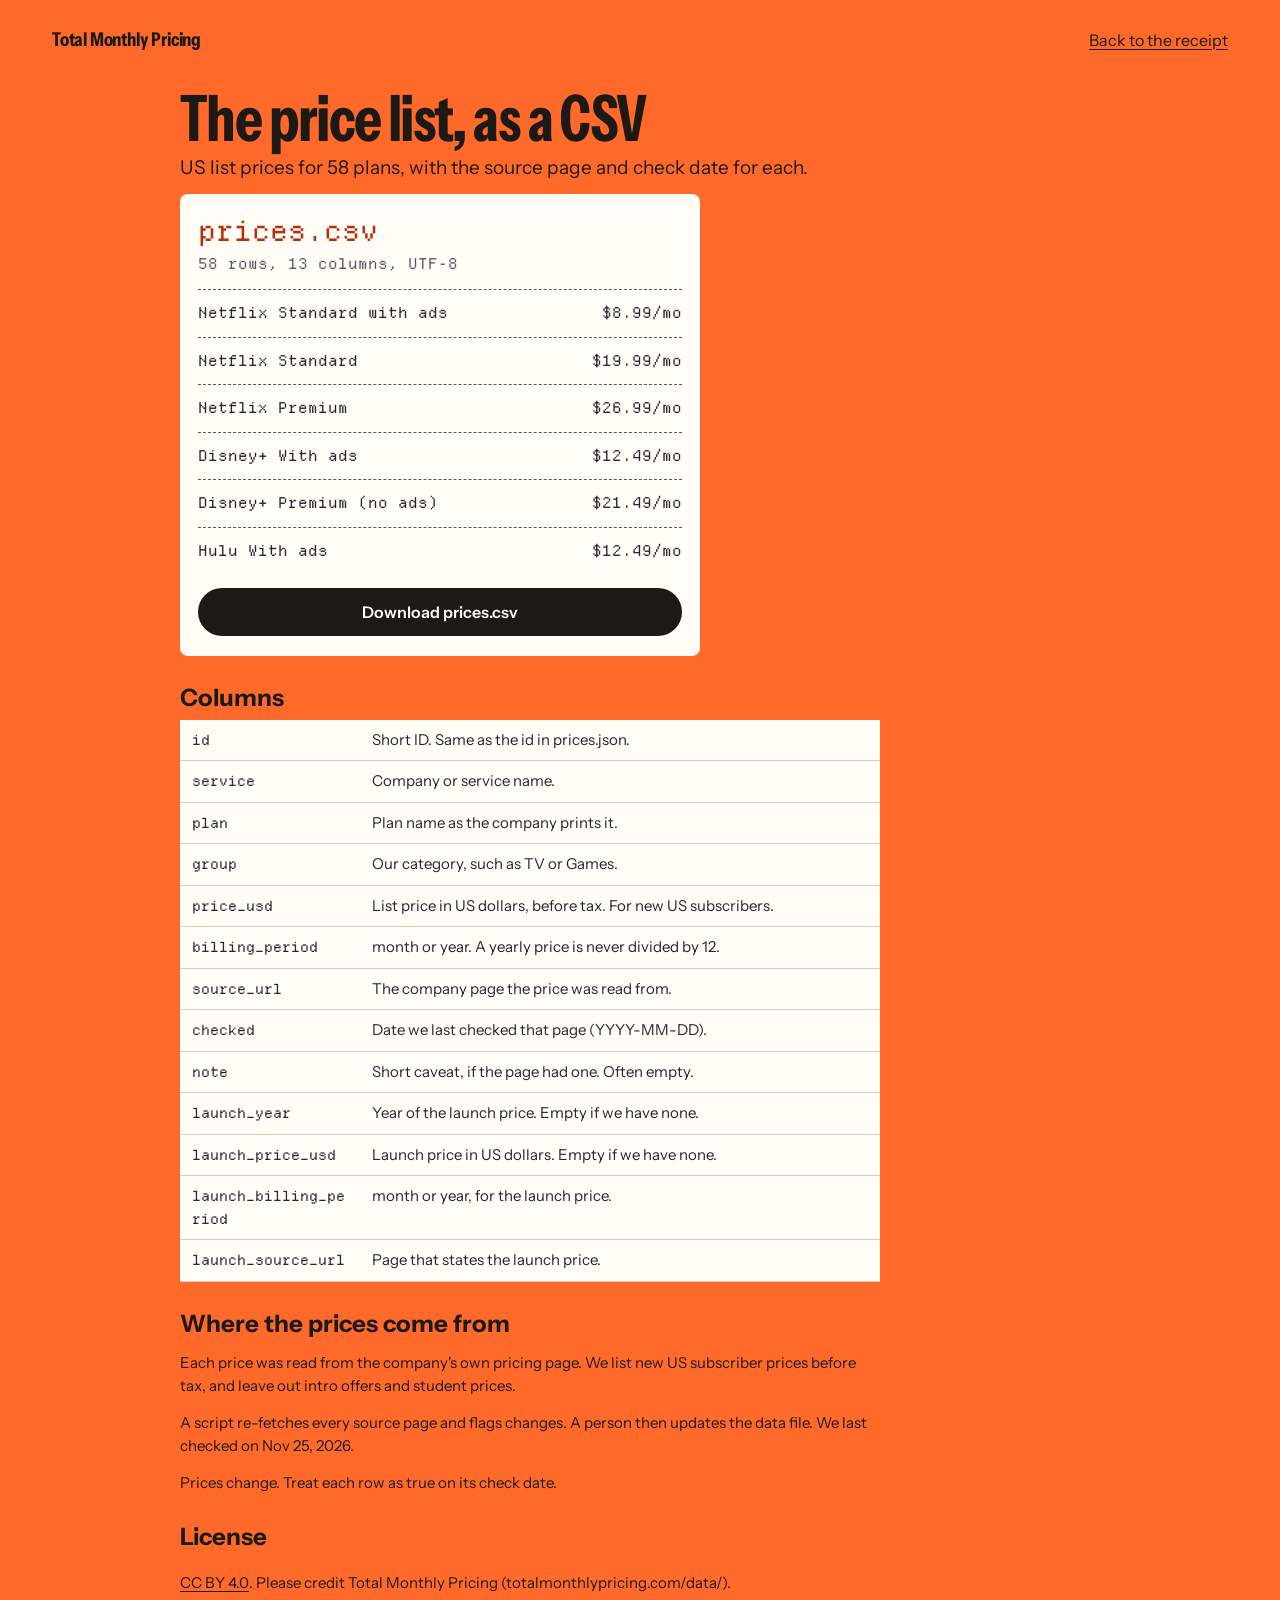
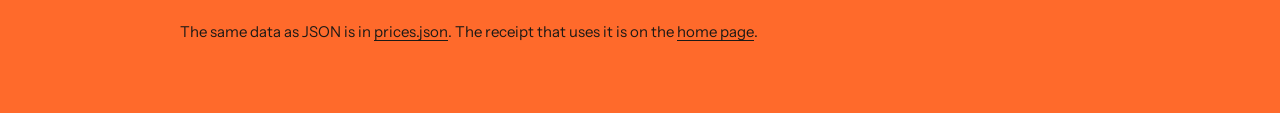
==== docs/data/index.html @ 17796d80 "Add /data/: prices.csv, README page, Dataset JSON-LD, CC BY 4.0, indexed and in sitemap" ====
<!doctype html>
<html lang="en">
<head>
<meta charset="utf-8">
<meta name="viewport" content="width=device-width, initial-scale=1">
<link rel="canonical" href="https://totalmonthlypricing.com/data/">
<meta property="og:url" content="https://totalmonthlypricing.com/data/">
<title>Subscription price data (CSV) | Total Monthly Pricing</title>
<meta name="description" content="US list prices for 58 subscription plans as a CSV. Each row has its source page and check date. CC BY 4.0.">
<meta property="og:title" content="Subscription price data (CSV)">
<meta property="og:description" content="US list prices for 58 subscription plans. Each row has its source page and check date.">
<meta property="og:image" content="https://totalmonthlypricing.com/og.jpg">
<meta property="og:image:width" content="1200">
<meta property="og:image:height" content="630">
<meta property="og:type" content="website">
<script type="application/ld+json">{"@context":"https://schema.org","@type":"Dataset","name":"US list prices for 58 subscription plans","description":"List prices in US dollars for 58 subscription plans in 8 categories. Each row has the price, whether it bills monthly or yearly, the company page it came from, and the date we checked it. 8 rows also have a sourced launch price.","url":"https://totalmonthlypricing.com/data/","sameAs":"https://totalmonthlypricing.com/","license":"https://creativecommons.org/licenses/by/4.0/","isAccessibleForFree":true,"inLanguage":"en","creator":{"@type":"Organization","name":"Total Monthly Pricing","url":"https://totalmonthlypricing.com/"},"keywords":["subscription prices","streaming prices","list prices","price history","USD"],"dateModified":"2026-11-25","temporalCoverage":"2026-11-25","spatialCoverage":"United States","measurementTechnique":"Each price is read from the company's own pricing page. A script re-fetches every source page and flags changes; a person updates the data file.","variableMeasured":[{"@type":"PropertyValue","name":"id","description":"Short ID. Same as the id in prices.json."},{"@type":"PropertyValue","name":"service","description":"Company or service name."},{"@type":"PropertyValue","name":"plan","description":"Plan name as the company prints it."},{"@type":"PropertyValue","name":"group","description":"Our category, such as TV or Games."},{"@type":"PropertyValue","name":"price_usd","description":"List price in US dollars, before tax. For new US subscribers."},{"@type":"PropertyValue","name":"billing_period","description":"month or year. A yearly price is never divided by 12."},{"@type":"PropertyValue","name":"source_url","description":"The company page the price was read from."},{"@type":"PropertyValue","name":"checked","description":"Date we last checked that page (YYYY-MM-DD)."},{"@type":"PropertyValue","name":"note","description":"Short caveat, if the page had one. Often empty."},{"@type":"PropertyValue","name":"launch_year","description":"Year of the launch price. Empty if we have none."},{"@type":"PropertyValue","name":"launch_price_usd","description":"Launch price in US dollars. Empty if we have none."},{"@type":"PropertyValue","name":"launch_billing_period","description":"month or year, for the launch price."},{"@type":"PropertyValue","name":"launch_source_url","description":"Page that states the launch price."}],"distribution":[{"@type":"DataDownload","encodingFormat":"text/csv","contentUrl":"https://totalmonthlypricing.com/data/prices.csv","name":"prices.csv"},{"@type":"DataDownload","encodingFormat":"application/json","contentUrl":"https://totalmonthlypricing.com/data/prices.json","name":"prices.json"}]}</script>
<link rel="preload" href="../fonts/instrument.woff2" as="font" type="font/woff2" crossorigin>
<link rel="preload" href="../fonts/departure.woff2" as="font" type="font/woff2" crossorigin>
<link rel="stylesheet" href="../style.css">
<link rel="icon" href="data:image/svg+xml,%3Csvg xmlns='http://www.w3.org/2000/svg' viewBox='0 0 16 16'%3E%3Crect x='3' y='1' width='10' height='14' fill='%23fffdf6'/%3E%3Cpath d='M5 5h6M5 8h6M5 11h4' stroke='%23222' /%3E%3C/svg%3E">
</head>
<body class="data-page">
<header class="bar"><a class="mark" href="../">Total Monthly Pricing</a><nav aria-label="Page"><a href="../">Back to the receipt</a></nav></header>
<main class="hist">
  <h1>The price list, as a CSV</h1>
  <p class="dek" id="dp-lead">US list prices for 58 plans, with the source page and check date for each.</p>
  <section class="dl-card" aria-label="Download">
   <p class="dl-name">prices.csv</p>
   <p class="dl-meta">58 rows, 13 columns, UTF-8</p>
   <ul class="dl-prev">
   <li><span>Netflix Standard with ads</span><span>$8.99/mo</span></li>
   <li><span>Netflix Standard</span><span>$19.99/mo</span></li>
   <li><span>Netflix Premium</span><span>$26.99/mo</span></li>
   <li><span>Disney+ With ads</span><span>$12.49/mo</span></li>
   <li><span>Disney+ Premium (no ads)</span><span>$21.49/mo</span></li>
   <li><span>Hulu With ads</span><span>$12.49/mo</span></li>
   </ul>
   <p class="dl-go"><a class="btn dl-btn" href="prices.csv" download>Download prices.csv</a></p>
  </section>
  <h2>Columns</h2>
  <table class="col-table">
    <tbody>
      <tr><th scope="row"><code>id</code></th><td>Short ID. Same as the id in prices.json.</td></tr>
      <tr><th scope="row"><code>service</code></th><td>Company or service name.</td></tr>
      <tr><th scope="row"><code>plan</code></th><td>Plan name as the company prints it.</td></tr>
      <tr><th scope="row"><code>group</code></th><td>Our category, such as TV or Games.</td></tr>
      <tr><th scope="row"><code>price_usd</code></th><td>List price in US dollars, before tax. For new US subscribers.</td></tr>
      <tr><th scope="row"><code>billing_period</code></th><td>month or year. A yearly price is never divided by 12.</td></tr>
      <tr><th scope="row"><code>source_url</code></th><td>The company page the price was read from.</td></tr>
      <tr><th scope="row"><code>checked</code></th><td>Date we last checked that page (YYYY-MM-DD).</td></tr>
      <tr><th scope="row"><code>note</code></th><td>Short caveat, if the page had one. Often empty.</td></tr>
      <tr><th scope="row"><code>launch_year</code></th><td>Year of the launch price. Empty if we have none.</td></tr>
      <tr><th scope="row"><code>launch_price_usd</code></th><td>Launch price in US dollars. Empty if we have none.</td></tr>
      <tr><th scope="row"><code>launch_billing_period</code></th><td>month or year, for the launch price.</td></tr>
      <tr><th scope="row"><code>launch_source_url</code></th><td>Page that states the launch price.</td></tr>
    </tbody>
  </table>
  <h2>Where the prices come from</h2>
  <p class="hist-note">Each price was read from the company's own pricing page. We list new US subscriber prices before tax, and leave out intro offers and student prices.</p>
  <p class="hist-note">A script re-fetches every source page and flags changes. A person then updates the data file. We last checked on Nov 25, 2026.</p>
  <p class="hist-note">Prices change. Treat each row as true on its check date.</p>
  <h2>License</h2>
  <p class="hist-note"><a href="https://creativecommons.org/licenses/by/4.0/" rel="license noopener">CC BY 4.0</a>. Please credit Total Monthly Pricing (totalmonthlypricing.com/data/).</p>
  <p class="hist-note">The same data as JSON is in <a href="prices.json">prices.json</a>. The receipt that uses it is on the <a href="../">home page</a>.</p>
</main>
</body>
</html>
---- docs/style.css ----
@font-face { font-family: "Instrument"; src: url(fonts/instrument.woff2) format("woff2"); font-weight: 400 700; font-stretch: 75% 100%; font-display: swap; }
@font-face { font-family: "Departure"; src: url(fonts/departure.woff2) format("woff2"); font-display: swap; }
@font-face { font-family: "Instrument fallback"; src: local("Arial"); size-adjust: 97%; ascent-override: 95%; descent-override: 25%; }
@font-face { font-family: "Departure fallback"; src: local("Courier New"); size-adjust: 92%; ascent-override: 92%; descent-override: 20%; }

:root {
  --orange: #ff6a2b;
  --orange-deep: #e5541a;
  --cream: #fff4e4;
  --paper: #fffdf6;
  --ink: #1d1a16;
  --ink2: #4a4239;
  --thermal: #26252c;
  --thermal2: #57555f;
  --line: #d9cdb9;
  --sans: "Instrument", "Instrument fallback", system-ui, sans-serif;
  --mono: "Departure", "Departure fallback", ui-monospace, monospace;
}
* { box-sizing: border-box; }
html { -webkit-text-size-adjust: 100%; }
body { margin: 0; background: var(--orange); color: var(--ink); font: 400 17px/1.5 var(--sans); }
p, li, dd, td { text-wrap: pretty; }
a { color: inherit; text-underline-offset: 3px; text-decoration-thickness: 1px; }
a:hover { text-decoration-thickness: 2px; }
:focus-visible { outline: 3px solid var(--ink); outline-offset: 2px; }

.bar { display: flex; justify-content: space-between; align-items: center; gap: 16px; padding: 14px 20px; max-width: 1240px; margin: 0 auto; }
.mark { font-weight: 700; font-stretch: 80%; font-size: 19px; text-decoration: none; letter-spacing: -0.01em; padding: 6px 0; }
.bar nav a { padding: 10px 0; font-size: 16px; }
/* At 390, "Since launch" wrapped the header onto two lines and pushed the receipt
   below the 0.35 hero floor. Keep the phone header to one line: that link lives in
   the footer below 900px, and stays in the header from 900px up. */
@media (max-width: 899px) { .bar .nav-launch { display: none; } }
@media (min-width: 900px) { .foot-launch { display: none; } }

.hero { max-width: 1240px; margin: 0 auto; padding: 4px 20px 48px; display: grid; gap: 22px; grid-template-columns: minmax(0, 1fr); grid-template-areas: "intro" "printer" "picker"; }
.intro { grid-area: intro; }
h1 { font-weight: 700; font-stretch: 75%; font-size: clamp(38px, 10vw, 92px); line-height: 0.92; letter-spacing: -0.025em; margin: 0 0 12px; max-width: 12ch; text-wrap: balance; }
.dek { margin: 0; font-size: 19px; line-height: 1.4; max-width: 30em; }

/* ---------- printer + receipt ---------- */
.printer { grid-area: printer; display: flex; flex-direction: column; align-items: center; min-width: 0; }
.receipt {
  flex: none; width: min(calc(100% - 22px), 380px); margin-top: 0; position: relative; z-index: 1;
  background: var(--paper); color: var(--thermal);
  font: 400 15px/1.45 var(--mono); letter-spacing: 0.01em;
  padding: 28px 20px 34px;
  box-shadow: 0 1px 0 rgba(0,0,0,.06), 0 18px 30px -14px rgba(60,20,0,.45);
  -webkit-mask: linear-gradient(#000 0 0) top / 100% calc(100% - 9px) no-repeat, conic-gradient(from -45deg at bottom, #0000, #000 1deg 89deg, #0000 90deg) bottom / 14px 9px repeat-x;
          mask: linear-gradient(#000 0 0) top / 100% calc(100% - 9px) no-repeat, conic-gradient(from -45deg at bottom, #0000, #000 1deg 89deg, #0000 90deg) bottom / 14px 9px repeat-x;
}
/* The receipt is already in the HTML (example basket). Do not clip it on
   first paint: clip-path: inset(0 0 100% 0) with fill-mode `both` hid the
   paper but kept its height, so the first screen was a black printer slot
   over a large orange gap. The slot bar itself is gone too (bar v1.1: no empty
   placeholder blocks). New lines still use the .ln.new feed animation. */
.r-stain {
  position: absolute; left: -86px; bottom: -100px; width: 220px; height: 220px;
  pointer-events: none; z-index: 0; opacity: 0.4; user-select: none;
}
.receipt > *:not(.r-stain) { position: relative; z-index: 1; }
.receipt p { margin: 0; }
.r-head { text-align: center; padding-bottom: 12px; border-bottom: 2px dashed var(--thermal2); }
.r-due { text-align: center; padding: 14px 0 12px; border-bottom: 2px dashed var(--thermal2); }
.r-due-k { margin: 0; font-size: 13px; letter-spacing: 0.08em; text-transform: uppercase; color: var(--thermal2); }
.r-due-amt { margin: 4px 0 6px !important; font-size: 34px; line-height: 1.1; color: #b2300b; }
.r-due-day { margin: 0; font-size: 16px; color: var(--thermal); }
.r-due-amt.bump { animation: bump .5s steps(5, end); }
.r-store { font-size: 19px; letter-spacing: 0.03em; margin-bottom: 4px !important; }
.r-tick { display: flex; justify-content: space-between; gap: 12px; padding: 10px 0; border-bottom: 2px dashed var(--thermal2); color: var(--thermal2); }
.r-tick span:last-child { color: var(--thermal); }
.r-lines { list-style: none; margin: 0; padding: 6px 0 4px; }
.ln { padding: 8px 0; }
.ln + .ln { border-top: 1px dotted #b9b4a8; }
.ln-top, .ln-life { display: flex; justify-content: space-between; gap: 12px; }
.ln-name { min-width: 0; }
.ln-price, .ln-life span:last-child { white-space: nowrap; text-align: right; }
.ln-life, .ln-then, .ln-src { padding-left: 2ch; color: var(--thermal2); }
.ln-src a, .ln-then p, li, dd, td { text-wrap: pretty; }
a { color: inherit; }
.ln.new { animation: feed .45s steps(6, end) both; }
@keyframes feed { from { clip-path: inset(0 0 100% 0); background: #f3eddc; } to { clip-path: inset(0); background: transparent; } }
.r-empty { padding: 14px 0; text-align: center; }
.r-example { margin: 8px 0 0; font-size: 13px; letter-spacing: 0.04em; text-transform: uppercase; color: var(--thermal2); }
.r-tot { margin: 0; padding: 10px 0; border-top: 2px dashed var(--thermal2); border-bottom: 2px dashed var(--thermal2); }
.r-tot div { display: flex; justify-content: space-between; gap: 12px; }
.r-tot dd { margin: 0; }
.r-tot [hidden] { display: none; }
.r-tot .grand { flex-wrap: wrap; align-items: baseline; padding-top: 8px; }
.r-tot .grand dd { font-size: 26px; line-height: 1.2; margin-left: auto; }
.r-tot .grand dd { color: #b2300b; }
.r-tot .grand.bump dd { animation: bump .5s steps(5, end); }
@keyframes bump { 0% { background: #26252c; color: var(--paper); } 100% { background: transparent; } }
.r-rate { padding-top: 10px; text-align: center; }
.r-fine { padding-top: 6px; text-align: center; color: var(--thermal2); font-size: 13px; line-height: 1.4; }
.barcode { display: block; width: calc(100% - 36px); height: 52px; margin: 16px 18px 10px; fill: var(--thermal); }
.r-thanks { text-align: center; letter-spacing: 0.03em; }

.r-actions { display: flex; flex-wrap: wrap; justify-content: center; align-items: center; gap: 10px; margin-top: 18px; width: min(100%, 420px); }
button { font: 600 16px/1 var(--sans); color: var(--paper); background: var(--ink); border: 0; border-radius: 999px; padding: 13px 18px; cursor: pointer; }
button:hover { transform: translateY(-1px); }
button:disabled { opacity: 0.45; cursor: not-allowed; transform: none; }
.share-panel button, a.btn { background: transparent; color: var(--ink); box-shadow: inset 0 0 0 2px var(--ink); }
a.btn { display: inline-block; font: 600 16px/1 var(--sans); border-radius: 999px; padding: 13px 18px; text-decoration: none; cursor: pointer; }
a.btn:hover { transform: translateY(-1px); text-decoration: none; }
.share-panel { flex-basis: 100%; display: flex; flex-wrap: wrap; justify-content: center; gap: 10px; }
.share-panel[hidden], .share-note[hidden] { display: none; }
.share-panel button[data-state=copied] { background: var(--ink); color: var(--paper); }
.share-tip, .share-note { flex-basis: 100%; margin: 0; text-align: center; font-size: 15px; color: var(--ink); }
#share-msg { flex-basis: 100%; text-align: center; font-size: 15px; min-height: 1.5em; overflow-wrap: anywhere; }
html:not(.js) .r-actions, html:not(.js) .r-tick, html:not(.js) .picker .controls, html:not(.js) .picker .hint { display: none; }

/* ---------- picker ---------- */
.picker { grid-area: picker; background: var(--cream); border-radius: 18px; padding: 20px 16px 8px; min-width: 0; }
.picker h2 { font-weight: 700; font-stretch: 80%; font-size: 28px; line-height: 1.1; margin: 0 0 14px; }
.controls { display: grid; grid-template-columns: 96px minmax(0, 1fr); gap: 10px; margin-bottom: 10px; }
.controls label span { display: block; font-size: 14px; font-weight: 600; margin-bottom: 4px; color: var(--ink2); }
input[type=number], input[type=search], .pk-edit input { font: 500 17px/1.2 var(--sans); color: var(--ink); background: #fff; border: 2px solid var(--ink); border-radius: 10px; padding: 10px 12px; width: 100%; min-width: 0; }
.swap-note { position: absolute; width: 1px; height: 1px; margin: -1px; padding: 0; overflow: hidden; clip: rect(0 0 0 0); white-space: nowrap; border: 0; }
.hint { font-size: 15px; color: var(--ink2); margin: 0 0 8px; max-width: 34em; }
.nomatch { font-weight: 600; margin: 8px 0; }
.group { border: 0; padding: 0; margin: 14px 0 0; min-width: 0; }
.group legend { font-weight: 700; font-size: 15px; padding: 0; margin-bottom: 4px; color: var(--ink2); }
.group ul { list-style: none; margin: 0; padding: 0; }
.pick { display: grid; grid-template-columns: minmax(0, 1fr) auto; align-items: center; column-gap: 10px; border-top: 1px solid var(--line); padding: 2px 0; }
.pick > label:first-child { display: flex; align-items: center; flex-wrap: wrap; column-gap: 6px; min-height: 44px; cursor: pointer; padding: 4px 0; }
.pick input[type=checkbox] { width: 24px; height: 24px; margin: 0 6px 0 0; accent-color: var(--ink); flex: none; }
.pk-name { font-weight: 600; }
.pk-plan { color: var(--ink2); }
.pk-list { font-variant-numeric: tabular-nums; color: var(--ink2); white-space: nowrap; }
.pk-edit { display: none; grid-column: 1 / -1; align-items: center; gap: 6px; padding: 2px 0 10px 36px; font-size: 15px; color: var(--ink2); }
.pick.on .pk-edit { display: flex; }
.pick.on .pk-list { color: var(--ink); font-weight: 600; }
.pk-edit input { width: 108px; padding: 7px 10px; font-size: 16px; }
.pk-edit input[aria-invalid=true] { border-color: #b2300b; background: #fff0ea; }
.pk-cur { margin-left: 4px; }

/* ---------- prices table + about ---------- */
.prices, .about { background: var(--cream); }
.prices > *, .about > * { max-width: 1200px; margin-left: auto; margin-right: auto; }
.prices { padding: 40px 20px 12px; }
.prices h2, .about h2 { font-weight: 700; font-stretch: 80%; font-size: 32px; line-height: 1.1; margin-top: 0; margin-bottom: 12px; }
.prices p, .about p { max-width: 38em; margin-left: 0; }
@media (min-width: 1240px) { .prices p, .about p { margin-left: calc((100% - 1200px) / 2); } }
.tablewrap { overflow-x: auto; margin: 18px auto; }
table { border-collapse: collapse; width: 100%; font-size: 15px; min-width: 760px; }
th { text-align: left; font-weight: 700; padding: 10px 10px 8px 0; border-bottom: 1px solid var(--ink); }
td { padding: 9px 10px 9px 0; border-bottom: 1px solid var(--line); vertical-align: top; line-height: 1.4; }
td a { display: inline-block; padding: 2px 0; }
.num { text-align: right; font-variant-numeric: tabular-nums; white-space: nowrap; }
.about { padding: 24px 20px 40px; }

.foot { padding: 24px 20px 96px; text-align: center; }
.foot p { margin: 0; }
.foot a { display: inline-block; padding: 8px 0; font-weight: 600; }

.peek { position: fixed; left: 10px; right: 10px; bottom: 10px; z-index: 5; display: flex; flex-wrap: wrap; align-items: center; gap: 4px 14px; padding: 12px 16px; background: var(--ink); color: var(--paper); border-radius: 14px; text-decoration: none; font-size: 15px; box-shadow: 0 10px 24px -10px rgba(0,0,0,.6); }
.peek[hidden] { display: none; }
.peek b { font-family: var(--mono); font-weight: 400; }
.peek-go { margin-left: auto; text-decoration: underline; text-underline-offset: 3px; }

@media (min-width: 900px) {
  body { font-size: 18px; }
  .bar { padding: 20px 32px; }
  .hero { padding: 8px 32px 64px; grid-template-columns: minmax(0, 1fr) 440px; column-gap: 56px; row-gap: 28px; grid-template-areas: "intro printer" "picker printer"; align-items: start; }
  .printer { position: sticky; top: 16px; max-height: calc(100vh - 32px); overflow-y: auto; overscroll-behavior: contain; scrollbar-width: thin; padding-bottom: 8px; }
  .picker { padding: 26px 26px 14px; }
  .picker ul { columns: 2; column-gap: 28px; }
  .pick { break-inside: avoid; }
  .peek { display: none !important; }
  .prices, .about { padding-left: 32px; padding-right: 32px; }
  .receipt { font-size: 16px; }
}

@media (prefers-reduced-motion: reduce) {
  *, *::before, *::after { animation: none !important; transition: none !important; }
  button:hover { transform: none; }
}
.receipt a, .prices p a, .about a { display: inline-block; padding: 3px 0; }
td:nth-child(5) { white-space: nowrap; }

/* === generated art === */
.mast { position: relative; background: #2a2118; min-height: 200px; line-height: 0; overflow: hidden; }
.mast-art { display: block; width: 100%; height: 200px; object-fit: cover; object-position: 30% 50%; }
.perf-band { display: block; width: 100%; height: 36px; object-fit: cover; object-position: center; background: var(--cream); }
.about-split { display: grid; gap: 20px; align-items: start; }
.coil { width: min(240px, 50vw); height: auto; display: block; border-radius: 4px; }
@media (min-width: 720px) {
  .about-split { grid-template-columns: 1fr 240px; column-gap: 36px; }
}
@media (min-width: 900px) {
  .mast, .mast-art { min-height: 380px; height: 380px; }
}


/* Streaming price history page (Compass SEO, 11/25; Shears cut 11/26) */
.hist { max-width: 960px; margin: 0 auto; padding: 8px 20px 48px; }
.hist h1 { max-width: 16ch; font-size: clamp(36px, 7vw, 64px); margin: 0 0 8px; }
.hist .dek { margin: 0 0 12px; font-size: 19px; max-width: 70ch; }
.hist-asof, .hist-note { max-width: 70ch; font-size: 15px; color: var(--ink); }
.hist-wrap { overflow-x: auto; margin: 8px -4px 24px; }
.hist-table { width: 100%; min-width: 0; border-collapse: collapse; background: var(--paper); color: var(--thermal); font-size: 15px; }
.hist-table th, .hist-table td { text-align: left; padding: 10px 12px; border-bottom: 1px solid var(--line); vertical-align: top; }
.hist-table thead th { font-size: 13px; text-transform: uppercase; letter-spacing: 0.04em; }
.hist-table .num { font-variant-numeric: tabular-nums; font-weight: 700; white-space: nowrap; }
.hist-table .price-asof { display: block; font-weight: 400; font-variant-numeric: normal; white-space: nowrap; font-size: 13px; color: var(--ink); margin-top: 2px; }
@media (min-width: 721px) {
  .hist-table .price-asof { display: inline; margin: 0 0 0 0.35em; }
  .hist-wrap { margin-bottom: 40px; }
}
.hist-table a { font-weight: 700; }
.hist a { display: inline-block; padding: 6px 0; }
@media (max-width: 720px) {
  .hist-wrap { overflow: visible; margin: 18px 0; }
  .hist-table thead { display: none; }
  .hist-table, .hist-table tbody, .hist-table tr, .hist-table th, .hist-table td { display: block; width: auto; min-width: 0; max-width: 100%; }
  .hist-table tr { background: var(--paper); margin: 0 0 14px; padding: 16px 16px 18px; border-radius: 8px; }
  .hist-table th, .hist-table td { border: 0; padding: 3px 0; }
  .hist-table th[scope="row"] { font-size: 18px; padding-bottom: 6px; }
  .hist-table td::before { content: attr(data-label) ": "; font-weight: 700; font-size: 13px; }
}

/* /data/ page (Gizmo 11/26): the download card is the hero */
.data-page .hist h2 { font-size: 24px; line-height: 1.15; margin: 28px 0 8px; }
.dl-card { background: var(--paper); color: var(--thermal); font-family: var(--mono); border-radius: 8px; padding: 22px 18px 20px; margin: 8px 0 8px; max-width: 520px; }
.dl-name { margin: 0; font-size: 28px; line-height: 1.1; color: #b2300b; }
.dl-meta { margin: 6px 0 14px; font-size: 15px; color: var(--thermal2); }
.dl-prev { list-style: none; margin: 0; padding: 0; font-size: 15px; }
.dl-prev li { display: flex; justify-content: space-between; gap: 12px; padding: 12px 0; border-top: 1px dashed var(--thermal2); }
.dl-prev li span:last-child { white-space: nowrap; }
.dl-go { margin: 14px 0 0; }
.dl-card .btn.dl-btn { display: block; text-align: center; background: var(--ink); color: var(--paper); box-shadow: none; font-family: var(--sans); padding: 16px 18px; }
.col-table { width: 100%; min-width: 0; max-width: 70ch; background: var(--paper); color: var(--thermal); font-size: 15px; border-collapse: collapse; }
.col-table th, .col-table td { padding: 9px 12px; border-bottom: 1px solid var(--line); vertical-align: top; text-align: left; }
.col-table th { font-weight: 400; width: 12em; }
.col-table code { font-family: var(--mono); font-size: 14px; overflow-wrap: anywhere; }
@media (max-width: 520px) { .col-table th { width: 8.5em; padding-right: 6px; } }
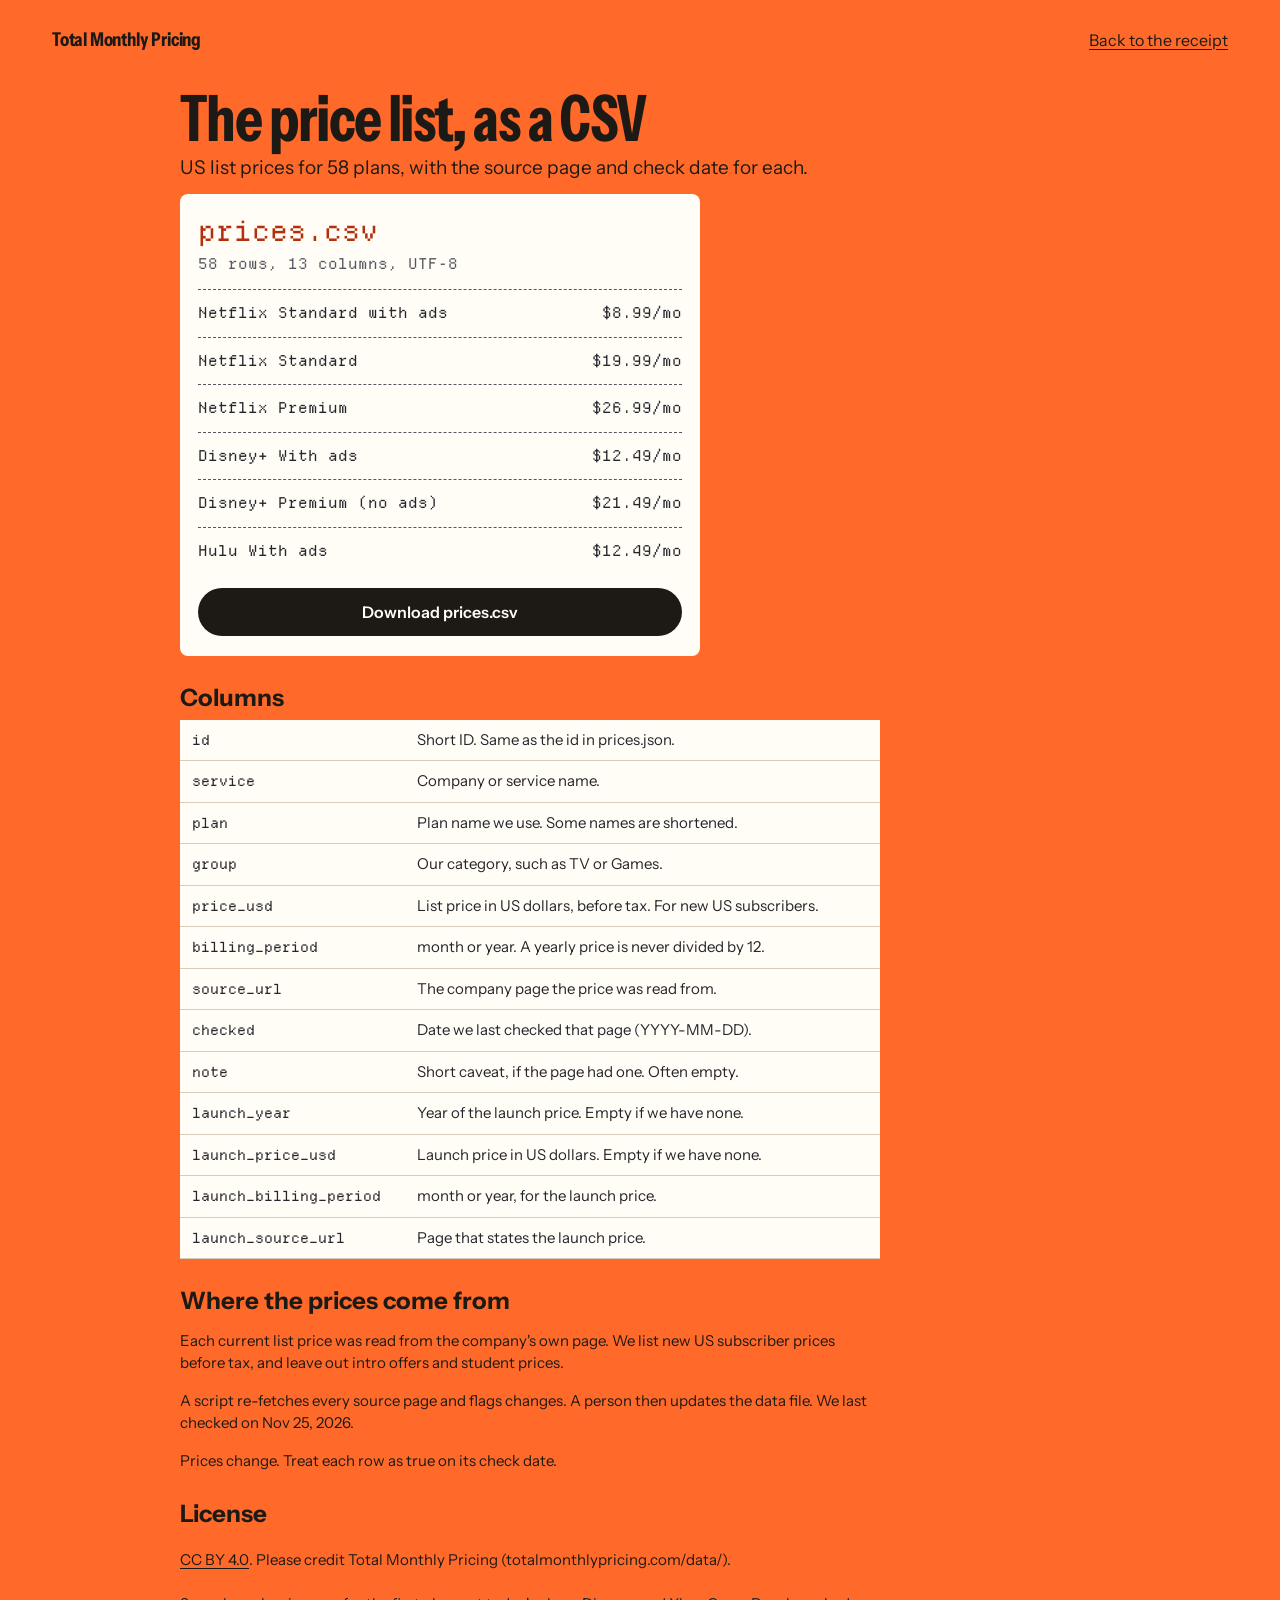
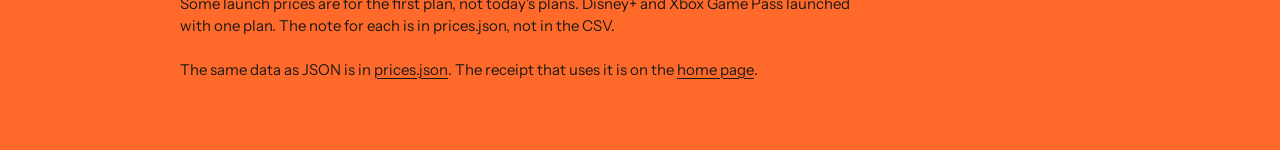
==== commit 1a9e180e: "/data/ README: Foil's 4 fixes (plan name wording, current list price, first-plan launch caveat, drop" ====
--- a/docs/data/index.html
+++ b/docs/data/index.html
@@ -13,7 +13,7 @@
 <meta property="og:image:width" content="1200">
 <meta property="og:image:height" content="630">
 <meta property="og:type" content="website">
-<script type="application/ld+json">{"@context":"https://schema.org","@type":"Dataset","name":"US list prices for 58 subscription plans","description":"List prices in US dollars for 58 subscription plans in 8 categories. Each row has the price, whether it bills monthly or yearly, the company page it came from, and the date we checked it. 8 rows also have a sourced launch price.","url":"https://totalmonthlypricing.com/data/","sameAs":"https://totalmonthlypricing.com/","license":"https://creativecommons.org/licenses/by/4.0/","isAccessibleForFree":true,"inLanguage":"en","creator":{"@type":"Organization","name":"Total Monthly Pricing","url":"https://totalmonthlypricing.com/"},"keywords":["subscription prices","streaming prices","list prices","price history","USD"],"dateModified":"2026-11-25","temporalCoverage":"2026-11-25","spatialCoverage":"United States","measurementTechnique":"Each price is read from the company's own pricing page. A script re-fetches every source page and flags changes; a person updates the data file.","variableMeasured":[{"@type":"PropertyValue","name":"id","description":"Short ID. Same as the id in prices.json."},{"@type":"PropertyValue","name":"service","description":"Company or service name."},{"@type":"PropertyValue","name":"plan","description":"Plan name as the company prints it."},{"@type":"PropertyValue","name":"group","description":"Our category, such as TV or Games."},{"@type":"PropertyValue","name":"price_usd","description":"List price in US dollars, before tax. For new US subscribers."},{"@type":"PropertyValue","name":"billing_period","description":"month or year. A yearly price is never divided by 12."},{"@type":"PropertyValue","name":"source_url","description":"The company page the price was read from."},{"@type":"PropertyValue","name":"checked","description":"Date we last checked that page (YYYY-MM-DD)."},{"@type":"PropertyValue","name":"note","description":"Short caveat, if the page had one. Often empty."},{"@type":"PropertyValue","name":"launch_year","description":"Year of the launch price. Empty if we have none."},{"@type":"PropertyValue","name":"launch_price_usd","description":"Launch price in US dollars. Empty if we have none."},{"@type":"PropertyValue","name":"launch_billing_period","description":"month or year, for the launch price."},{"@type":"PropertyValue","name":"launch_source_url","description":"Page that states the launch price."}],"distribution":[{"@type":"DataDownload","encodingFormat":"text/csv","contentUrl":"https://totalmonthlypricing.com/data/prices.csv","name":"prices.csv"},{"@type":"DataDownload","encodingFormat":"application/json","contentUrl":"https://totalmonthlypricing.com/data/prices.json","name":"prices.json"}]}</script>
+<script type="application/ld+json">{"@context":"https://schema.org","@type":"Dataset","name":"US list prices for 58 subscription plans","description":"List prices in US dollars for 58 subscription plans in 8 categories. Each row has the price, whether it bills monthly or yearly, the company page it came from, and the date we checked it. 8 rows also have a sourced launch price.","url":"https://totalmonthlypricing.com/data/","sameAs":"https://totalmonthlypricing.com/","license":"https://creativecommons.org/licenses/by/4.0/","isAccessibleForFree":true,"inLanguage":"en","creator":{"@type":"Organization","name":"Total Monthly Pricing","url":"https://totalmonthlypricing.com/"},"keywords":["subscription prices","streaming prices","list prices","USD"],"dateModified":"2026-11-25","temporalCoverage":"2026-11-25","spatialCoverage":"United States","measurementTechnique":"Each current list price is read from the company's own page. A script re-fetches every source page and flags changes; a person updates the data file.","variableMeasured":[{"@type":"PropertyValue","name":"id","description":"Short ID. Same as the id in prices.json."},{"@type":"PropertyValue","name":"service","description":"Company or service name."},{"@type":"PropertyValue","name":"plan","description":"Plan name we use. Some names are shortened."},{"@type":"PropertyValue","name":"group","description":"Our category, such as TV or Games."},{"@type":"PropertyValue","name":"price_usd","description":"List price in US dollars, before tax. For new US subscribers."},{"@type":"PropertyValue","name":"billing_period","description":"month or year. A yearly price is never divided by 12."},{"@type":"PropertyValue","name":"source_url","description":"The company page the price was read from."},{"@type":"PropertyValue","name":"checked","description":"Date we last checked that page (YYYY-MM-DD)."},{"@type":"PropertyValue","name":"note","description":"Short caveat, if the page had one. Often empty."},{"@type":"PropertyValue","name":"launch_year","description":"Year of the launch price. Empty if we have none."},{"@type":"PropertyValue","name":"launch_price_usd","description":"Launch price in US dollars. Empty if we have none."},{"@type":"PropertyValue","name":"launch_billing_period","description":"month or year, for the launch price."},{"@type":"PropertyValue","name":"launch_source_url","description":"Page that states the launch price."}],"distribution":[{"@type":"DataDownload","encodingFormat":"text/csv","contentUrl":"https://totalmonthlypricing.com/data/prices.csv","name":"prices.csv"},{"@type":"DataDownload","encodingFormat":"application/json","contentUrl":"https://totalmonthlypricing.com/data/prices.json","name":"prices.json"}]}</script>
 <link rel="preload" href="../fonts/instrument.woff2" as="font" type="font/woff2" crossorigin>
 <link rel="preload" href="../fonts/departure.woff2" as="font" type="font/woff2" crossorigin>
 <link rel="stylesheet" href="../style.css">
@@ -42,7 +42,7 @@
     <tbody>
       <tr><th scope="row"><code>id</code></th><td>Short ID. Same as the id in prices.json.</td></tr>
       <tr><th scope="row"><code>service</code></th><td>Company or service name.</td></tr>
-      <tr><th scope="row"><code>plan</code></th><td>Plan name as the company prints it.</td></tr>
+      <tr><th scope="row"><code>plan</code></th><td>Plan name we use. Some names are shortened.</td></tr>
       <tr><th scope="row"><code>group</code></th><td>Our category, such as TV or Games.</td></tr>
       <tr><th scope="row"><code>price_usd</code></th><td>List price in US dollars, before tax. For new US subscribers.</td></tr>
       <tr><th scope="row"><code>billing_period</code></th><td>month or year. A yearly price is never divided by 12.</td></tr>
@@ -56,12 +56,13 @@
     </tbody>
   </table>
   <h2>Where the prices come from</h2>
-  <p class="hist-note">Each price was read from the company's own pricing page. We list new US subscriber prices before tax, and leave out intro offers and student prices.</p>
+  <p class="hist-note">Each current list price was read from the company's own page. We list new US subscriber prices before tax, and leave out intro offers and student prices.</p>
   <p class="hist-note">A script re-fetches every source page and flags changes. A person then updates the data file. We last checked on Nov 25, 2026.</p>
   <p class="hist-note">Prices change. Treat each row as true on its check date.</p>
   <h2>License</h2>
   <p class="hist-note"><a href="https://creativecommons.org/licenses/by/4.0/" rel="license noopener">CC BY 4.0</a>. Please credit Total Monthly Pricing (totalmonthlypricing.com/data/).</p>
-  <p class="hist-note">The same data as JSON is in <a href="prices.json">prices.json</a>. The receipt that uses it is on the <a href="../">home page</a>.</p>
+  <p class="hist-note">Some launch prices are for the first plan, not today's plans. Disney+ and Xbox Game Pass launched with one plan. The note for each is in prices.json, not in the CSV.</p>
+         <p class="hist-note">The same data as JSON is in <a href="prices.json">prices.json</a>. The receipt that uses it is on the <a href="../">home page</a>.</p>
 </main>
 </body>
 </html>
--- a/docs/style.css
+++ b/docs/style.css
@@ -122,8 +122,8 @@
 .group { border: 0; padding: 0; margin: 14px 0 0; min-width: 0; }
 .group legend { font-weight: 700; font-size: 15px; padding: 0; margin-bottom: 4px; color: var(--ink2); }
 .group ul { list-style: none; margin: 0; padding: 0; }
-.pick { display: grid; grid-template-columns: minmax(0, 1fr) auto; align-items: center; column-gap: 10px; border-top: 1px solid var(--line); padding: 2px 0; }
-.pick > label:first-child { display: flex; align-items: center; flex-wrap: wrap; column-gap: 6px; min-height: 44px; cursor: pointer; padding: 4px 0; }
+.pick { display: grid; grid-template-columns: minmax(0, 1fr) auto; align-items: center; column-gap: 10px; border-top: 1px solid var(--line); padding: 0; }
+.pick > label:first-child { display: flex; align-items: center; flex-wrap: wrap; column-gap: 6px; min-height: 44px; cursor: pointer; padding: 0; line-height: 1.15; }
 .pick input[type=checkbox] { width: 24px; height: 24px; margin: 0 6px 0 0; accent-color: var(--ink); flex: none; }
 .pk-name { font-weight: 600; }
 .pk-plan { color: var(--ink2); }
@@ -145,8 +145,11 @@
 .tablewrap { overflow-x: auto; margin: 18px auto; }
 table { border-collapse: collapse; width: 100%; font-size: 15px; min-width: 760px; }
 th { text-align: left; font-weight: 700; padding: 10px 10px 8px 0; border-bottom: 1px solid var(--ink); }
+.tablewrap th { padding: 6px 10px 4px 0; white-space: nowrap; }
 td { padding: 9px 10px 9px 0; border-bottom: 1px solid var(--line); vertical-align: top; line-height: 1.4; }
+.tablewrap td { padding: 2px 10px 2px 0; line-height: 1.2; white-space: nowrap; }
 td a { display: inline-block; padding: 2px 0; }
+.tablewrap td a { padding: 4px 0; min-height: 24px; }
 .num { text-align: right; font-variant-numeric: tabular-nums; white-space: nowrap; }
 .about { padding: 24px 20px 40px; }
 
@@ -182,7 +185,6 @@
 /* === generated art === */
 .mast { position: relative; background: #2a2118; min-height: 200px; line-height: 0; overflow: hidden; }
 .mast-art { display: block; width: 100%; height: 200px; object-fit: cover; object-position: 30% 50%; }
-.perf-band { display: block; width: 100%; height: 36px; object-fit: cover; object-position: center; background: var(--cream); }
 .about-split { display: grid; gap: 20px; align-items: start; }
 .coil { width: min(240px, 50vw); height: auto; display: block; border-radius: 4px; }
 @media (min-width: 720px) {
@@ -232,6 +234,6 @@
 .dl-card .btn.dl-btn { display: block; text-align: center; background: var(--ink); color: var(--paper); box-shadow: none; font-family: var(--sans); padding: 16px 18px; }
 .col-table { width: 100%; min-width: 0; max-width: 70ch; background: var(--paper); color: var(--thermal); font-size: 15px; border-collapse: collapse; }
 .col-table th, .col-table td { padding: 9px 12px; border-bottom: 1px solid var(--line); vertical-align: top; text-align: left; }
-.col-table th { font-weight: 400; width: 12em; }
-.col-table code { font-family: var(--mono); font-size: 14px; overflow-wrap: anywhere; }
-@media (max-width: 520px) { .col-table th { width: 8.5em; padding-right: 6px; } }
+.col-table th { font-weight: 400; width: 15em; }
+.col-table code { font-family: var(--mono); font-size: 14px; white-space: nowrap; }
+@media (max-width: 520px) { .col-table th, .col-table td { display: block; width: auto; } .col-table th { padding: 10px 12px 0; border-bottom: 0; } .col-table td { padding: 2px 12px 10px; } }
